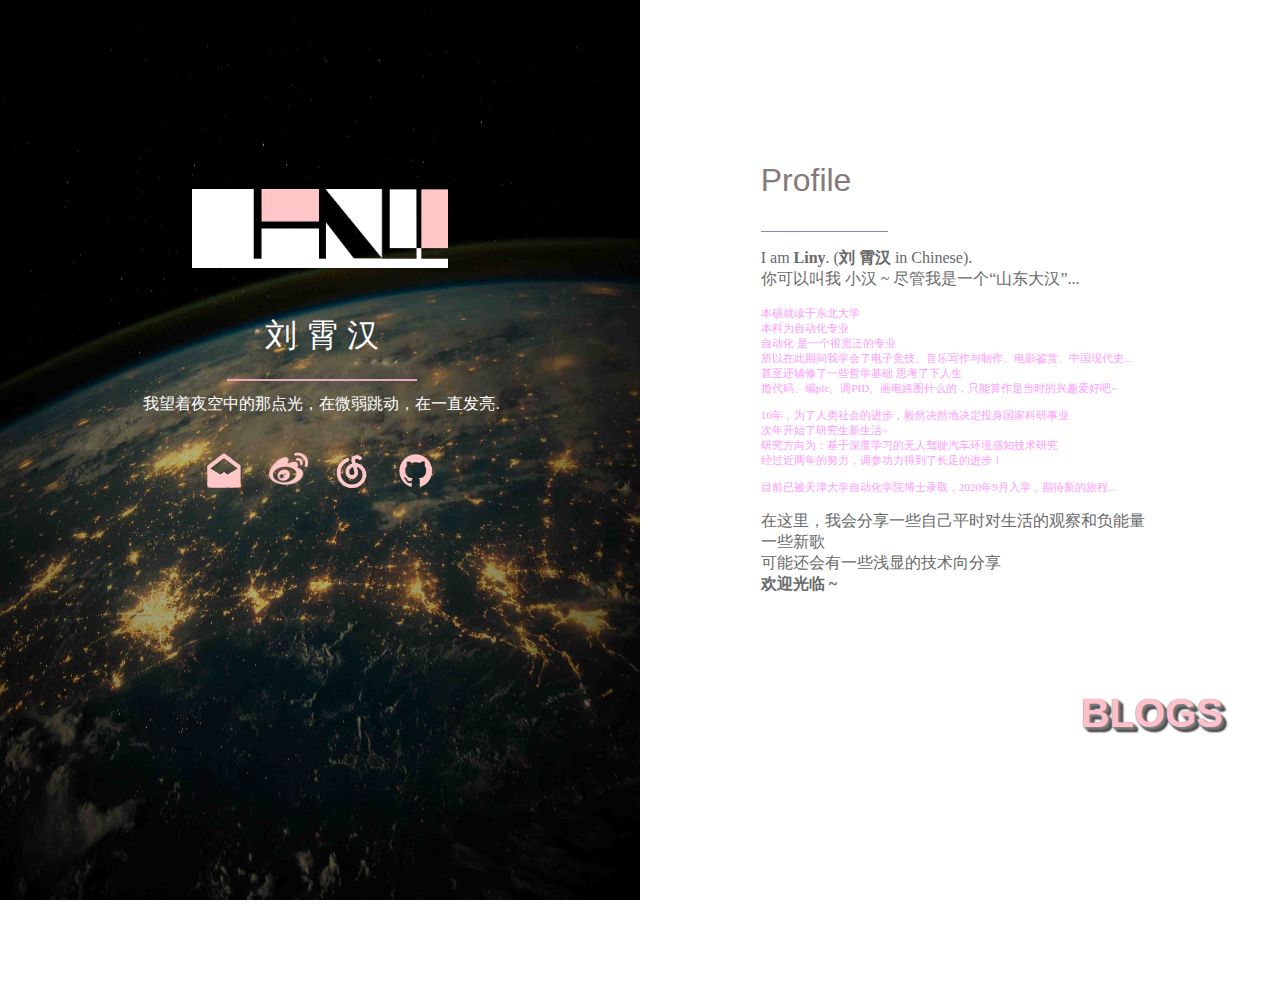
==== index.html @ 87a46434 "ziti" ====
<!doctype html>
<html>

<head>

	<meta charset="utf-8">
	<meta name="viewport"
		content="width=device-width,height=device-height,initial-scale=1,maximum-scale=1.0,user-scalable=no">
	<meta name="apple-mobile-web-app-capable" content="yes">
	<meta name="apple-mobile-web-app-status-bar-style" content="black">
	<meta name="format-detection" content="telephone=no">

	<title>Liny</title>

	<link rel="icon" type="image/x-icon" href="dog.ico" />
	<link rel="shortcut icon" type="image/x-icon" href="dog.ico" />

	<style>
		@media screen and (min-device-width: 1000px) {
			pic {
				float: left;
				width: 50%
			}

			main {
				margin-left: 60%;
				margin-top: 10%
			}

			html,
			body {
				width: 99%;
				height: 98%
			}

			body {
				background-color: rgba(255, 254.5, 254.5, 1.00);
				background-image: url(nasa.jpg);
				background-repeat: no-repeat;
				background-attachment: fixed;
				background-size: 50% 100%
			}

			h1 {
				font-family: Verdana, Arial, sans-serif;
				font-size: 1.7em;
				color: rgba(255, 255, 255, 1.00);
				margin-top: 30%;
				font-weight: 100
			}

			#button {
				margin-top: 5%
			}

			#liny {
				width: 20%;
				position: absolute;
				left: 15%;
				margin-top: 5%
			}

			#lxh {
				text-align: center;
				font-size: 2em
			}

			#heng1 {
				FILTER: alpha(opacity=100, finishopacity=0, style=3)
			}

			#qianming {
				text-align: center;
				color: #FFFFFF;
				font-family: Verdana, Arial, sans-serif;
				font-weight: 100;
				font-size: 1em;
				margin-top: 2%
			}

			#button1 {
				position: absolute;
				margin-left: 15%
			}

			#button2 {
				position: absolute;
				margin-left: 20%
			}

			#button3 {
				position: absolute;
				margin-left: 25%
			}

			#button4 {
				position: absolute;
				margin-left: 30%
			}

			li {
				list-style: none;
				width: 3em;
				height: 3em;
				float: left;
				transition: transform 0.4s;
			}

			li:hover {
				cursor: pointer;
				transform: translate(0, -0.5em);
			}

			a {
				text-decoration: none
			}
		}

		@media screen and (max-device-width: 1000px) {

			body {
				background-color: rgba(255, 254.5, 254.5, 1.00);
				background-image: url(nasa.jpg);
				background-repeat: no-repeat;
				background-size: 100% 40%;
				background-attachment: scroll
			}

			main {
				width: 100%;
				margin-top: 40%
			}

			pic {
				width: 100%;
			}

			h1 {
				font-family: Verdana, Arial, sans-serif;
				font-size: 1.7em;
				color: rgba(255, 255, 255, 1.00);
				font-weight: 100
			}

			#pic_ {
				width: 100%;
			}

			#index {
				width: 100%;
				margin-top: 0%;
			}

			#lxh {
				position: float;
				font-size: 2em;
				margin-top: 30%;
				text-align: center
			}

			#button {
				margin-top: 15%
			}

			#liny {
				width: 70%;
				position: float;
				margin-left: 15%;
			}

			#heng1 {
				margin-left: 35%;
				FILTER: alpha(opacity=100, finishopacity=0, style=3)
			}

			#qianming {
				color: #FFFFFF;
				font-family: Verdana, Arial, sans-serif;
				font-weight: 100;
				font-size: 0.7em;
				margin-top: 7%;
				text-align: center
			}

			#button1 {
				position: absolute;
				margin-left: 13%
			}

			#button2 {
				position: absolute;
				margin-left: 33%
			}

			#button3 {
				position: absolute;
				margin-left: 53%
			}

			#button4 {
				position: absolute;
				margin-left: 73%
			}

			#logo {
				width: 100%;
			}

			#content {
				width: 100%;
			}

			li {
				list-style: none;
				width: 3em;
				height: 3em;
				float: left;
				transition: transform 0.4s;
			}

			li:hover {
				cursor: pointer;
				transform: translate(0, -0.5em);
			}

			a {
				text-decoration: none
			}
		}
	</style>
</head>

<body>
	<div id="index">

		<pic id="pic_">
			<div id="logo">
				<a href="index.html"><img id="liny" src="liny.png" alt="liny"></a>
			</div>
			<div id="content">
				<h1 id="lxh">刘 霄 汉</h1>
				<hr id="heng1" width="30%" color="#E6ABC" SIZE="2">
				<h2 id="qianming">
					我望着夜空中的那点光，在微弱跳动，在一直发亮.
				</h2>
				<div id="button">
					<li id="button1">
						<a href="mailto:linylxh@163.com"><img src="image/mail.png" alt="mail" width="85%"
								style="position:absolute;left:7.5%;margin-top: 9%"></a>
					</li>
					<li id="button2">
						<a href="https://weibo.com/u/5396753461?topnav=1&wvr=6&topsug=1&is_all=1" target="_blank"><img
								src="image/weibo.png" alt="weibo" width="85%"
								style="position:absolute;left:8%;margin-top: 5%"></a>
					</li>
					<li id="button3">
						<a href="https://music.163.com/#/artist?id=12037158" target="_blank"><img
								src="image/netease.png" alt="netease" width="70%"
								style="position:absolute;left:14%;margin-top: 18%"></a>
					</li>
					<li id="button4">
						<a href="https://github.com/linyliny" target="_blank"><img src="image/github.png" alt="github"
								width="80%" style="position:absolute;left:10%;margin-top: 15%"></a>
					</li>
				</div>
			</div>

		</pic>
		<main>
			<h3
				style="text-align:left; color: #847A7B; font-family:Verdana, Arial, sans-serif; font-weight: 500;font-size: 2em">
				<br>
				Profile</h3>
			<HR align=left width=25% color=#987cb9 SIZE=1>
			<p style="color: #696969; font-size:1em;">I am <b>Liny</b>. (<b>刘 霄汉</b> in Chinese). <br>你可以叫我 小汉 ~
				尽管我是一个“山东大汉”...</p>
			<p style="color: rgb(253, 156, 253); font-size:0.7em;">本硕就读于东北大学<br>
				本科为自动化专业<br>自动化 是一个很宽泛的专业<br>所以在此期间我学会了电子竞技、音乐写作与制作、电影鉴赏、中国现代史...<br>甚至还辅修了一些哲学基础 思考了下人生<br>
				撸代码、编plc、调PID、画电路图什么的，只能算作是当时的兴趣爱好吧~<br>
				<br>
				16年，为了人类社会的进步，毅然决然地决定投身国家科研事业<br>次年开始了研究生新生活~<br>研究方向为：基于深度学习的无人驾驶汽车环境感知技术研究<br>经过近两年的努力，调参功力得到了长足的进步！<br>
				<br>
				目前已被天津大学自动化学院博士录取，2020年9月入学，期待新的旅程...
			</p>
			<p style="color: #696969; font-size:1em;">在这里，我会分享一些自己平时对生活的观察和负能量<br>一些新歌<br>可能还会有一些浅显的技术向分享<br>
				<b>欢迎光临 ~ </b><br><br><br><br><br></p>
			<li style="position:absolute;margin-left: 25%">
				<a href="https://www.zhihu.com/people/liu-xiao-yi-17-62/posts" style="color: #FFC0CB; font: bold 2.5em/1.5 georgia, sans-serif; text-shadow: 0 0 1px #999, 
                                                      1px 1px 2px #888, 
                                                      2px 2px 2px #777, 
                                                      3px 3px 2px #666, 
                                                      4px 4px 2px #555, 
                                                      5px 5px 2px #333;" </a>BLOGS <br></a></li>
		</main>
	</div>

</body>

</html>
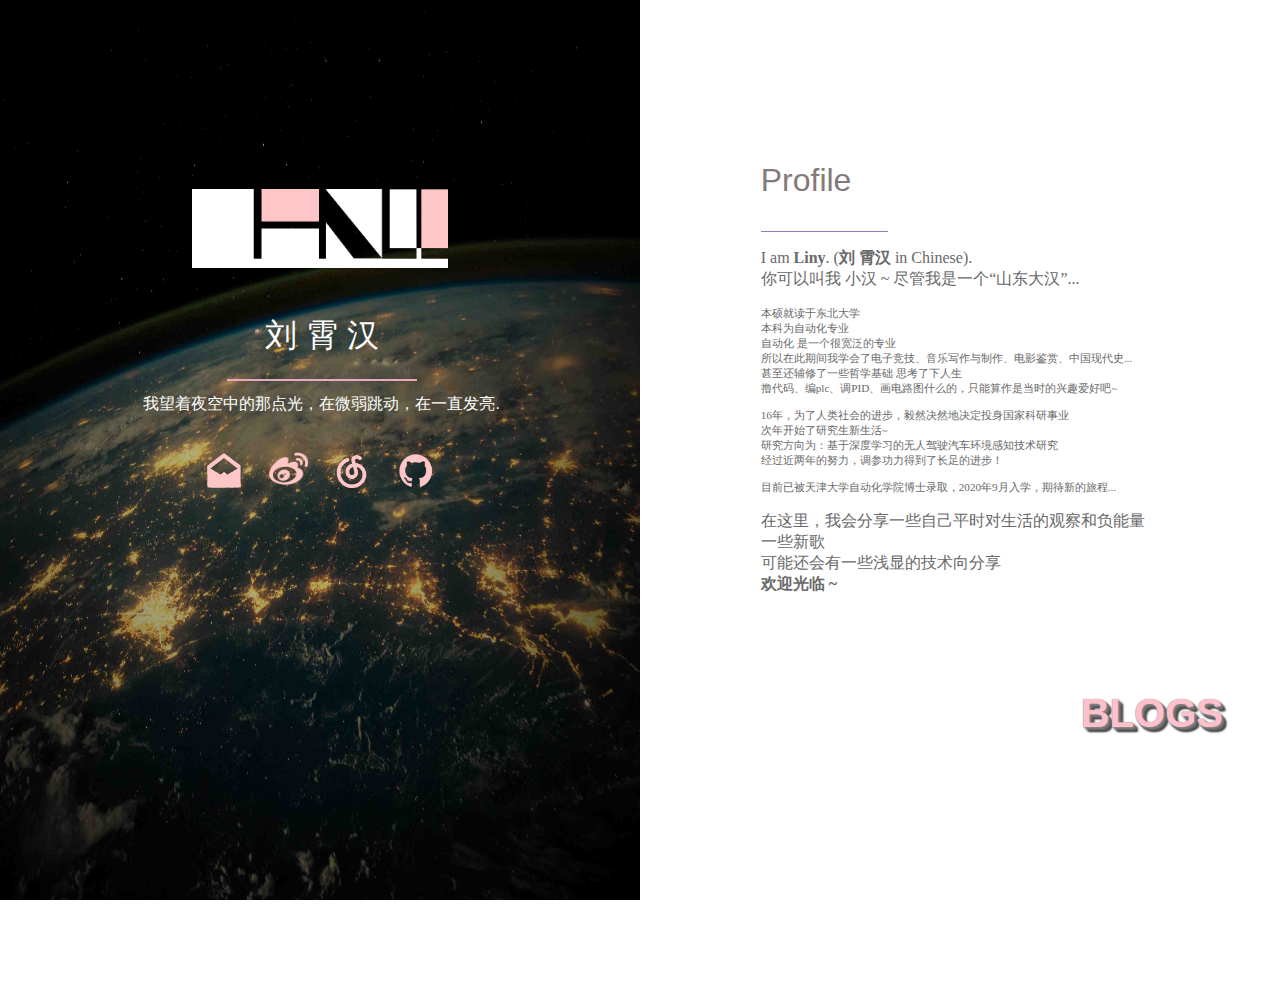
==== commit 9a57e647: "yanse" ====
--- a/index.html
+++ b/index.html
@@ -274,7 +274,7 @@
 			<HR align=left width=25% color=#987cb9 SIZE=1>
 			<p style="color: #696969; font-size:1em;">I am <b>Liny</b>. (<b>刘 霄汉</b> in Chinese). <br>你可以叫我 小汉 ~
 				尽管我是一个“山东大汉”...</p>
-			<p style="color: rgb(253, 156, 253); font-size:0.7em;">本硕就读于东北大学<br>
+			<p style="color: #696969; font-size:0.7em;">本硕就读于东北大学<br>
 				本科为自动化专业<br>自动化 是一个很宽泛的专业<br>所以在此期间我学会了电子竞技、音乐写作与制作、电影鉴赏、中国现代史...<br>甚至还辅修了一些哲学基础 思考了下人生<br>
 				撸代码、编plc、调PID、画电路图什么的，只能算作是当时的兴趣爱好吧~<br>
 				<br>
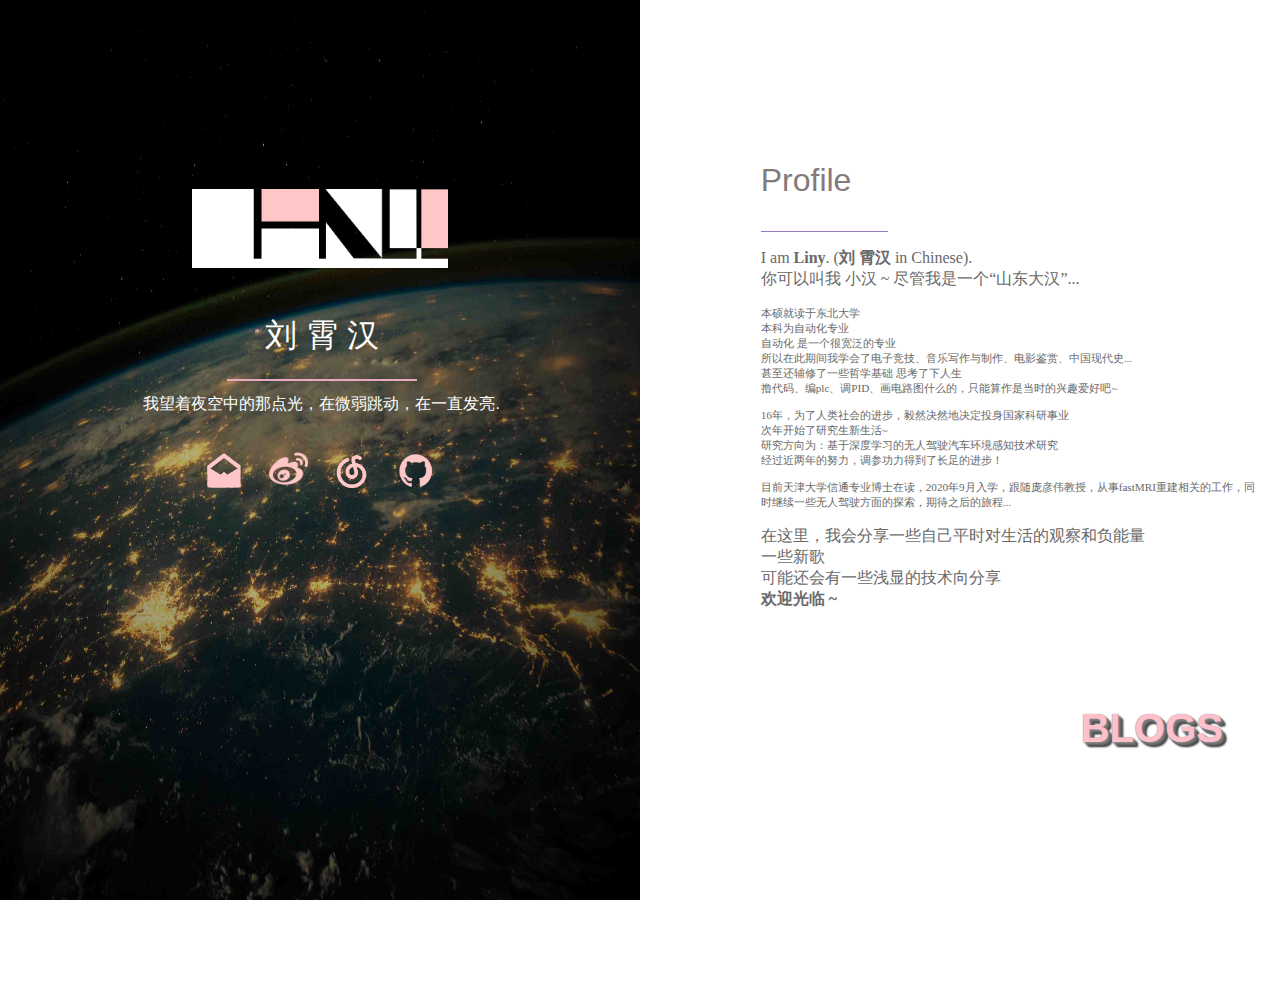
==== commit 766e6155: "Update index.html" ====
--- a/index.html
+++ b/index.html
@@ -119,7 +119,7 @@
 		@media screen and (max-device-width: 1000px) {
 
 			body {
-				background-color: rgba(255, 254.5, 254.5, 1.00);
+				background-color: rgb(255, 255, 255);
 				background-image: url(nasa.jpg);
 				background-repeat: no-repeat;
 				background-size: 100% 40%;
@@ -131,10 +131,6 @@
 				margin-top: 40%
 			}
 
-			pic {
-				width: 100%;
-			}
-
 			h1 {
 				font-family: Verdana, Arial, sans-serif;
 				font-size: 1.7em;
@@ -144,6 +140,7 @@
 
 			#pic_ {
 				width: 100%;
+				/* background: #5aaff5; */
 			}
 
 			#index {
@@ -177,7 +174,7 @@
 				color: #FFFFFF;
 				font-family: Verdana, Arial, sans-serif;
 				font-weight: 100;
-				font-size: 0.7em;
+				font-size: 0.8em;
 				margin-top: 7%;
 				text-align: center
 			}
@@ -280,12 +277,12 @@
 				<br>
 				16年，为了人类社会的进步，毅然决然地决定投身国家科研事业<br>次年开始了研究生新生活~<br>研究方向为：基于深度学习的无人驾驶汽车环境感知技术研究<br>经过近两年的努力，调参功力得到了长足的进步！<br>
 				<br>
-				目前已被天津大学自动化学院博士录取，2020年9月入学，期待新的旅程...
+				目前天津大学信通专业博士在读，2020年9月入学，跟随庞彦伟教授，从事fastMRI重建相关的工作，同时继续一些无人驾驶方面的探索，期待之后的旅程...
 			</p>
 			<p style="color: #696969; font-size:1em;">在这里，我会分享一些自己平时对生活的观察和负能量<br>一些新歌<br>可能还会有一些浅显的技术向分享<br>
 				<b>欢迎光临 ~ </b><br><br><br><br><br></p>
 			<li style="position:absolute;margin-left: 25%">
-				<a href="https://www.zhihu.com/people/liu-xiao-yi-17-62/posts" style="color: #FFC0CB; font: bold 2.5em/1.5 georgia, sans-serif; text-shadow: 0 0 1px #999, 
+				<a href="https://www.zhihu.com/people/linyxh/posts" style="color: #FFC0CB; font: bold 2.5em/1.5 georgia, sans-serif; text-shadow: 0 0 1px #999, 
                                                       1px 1px 2px #888, 
                                                       2px 2px 2px #777, 
                                                       3px 3px 2px #666, 
@@ -296,4 +293,4 @@
 
 </body>
 
-</html>+</html>
